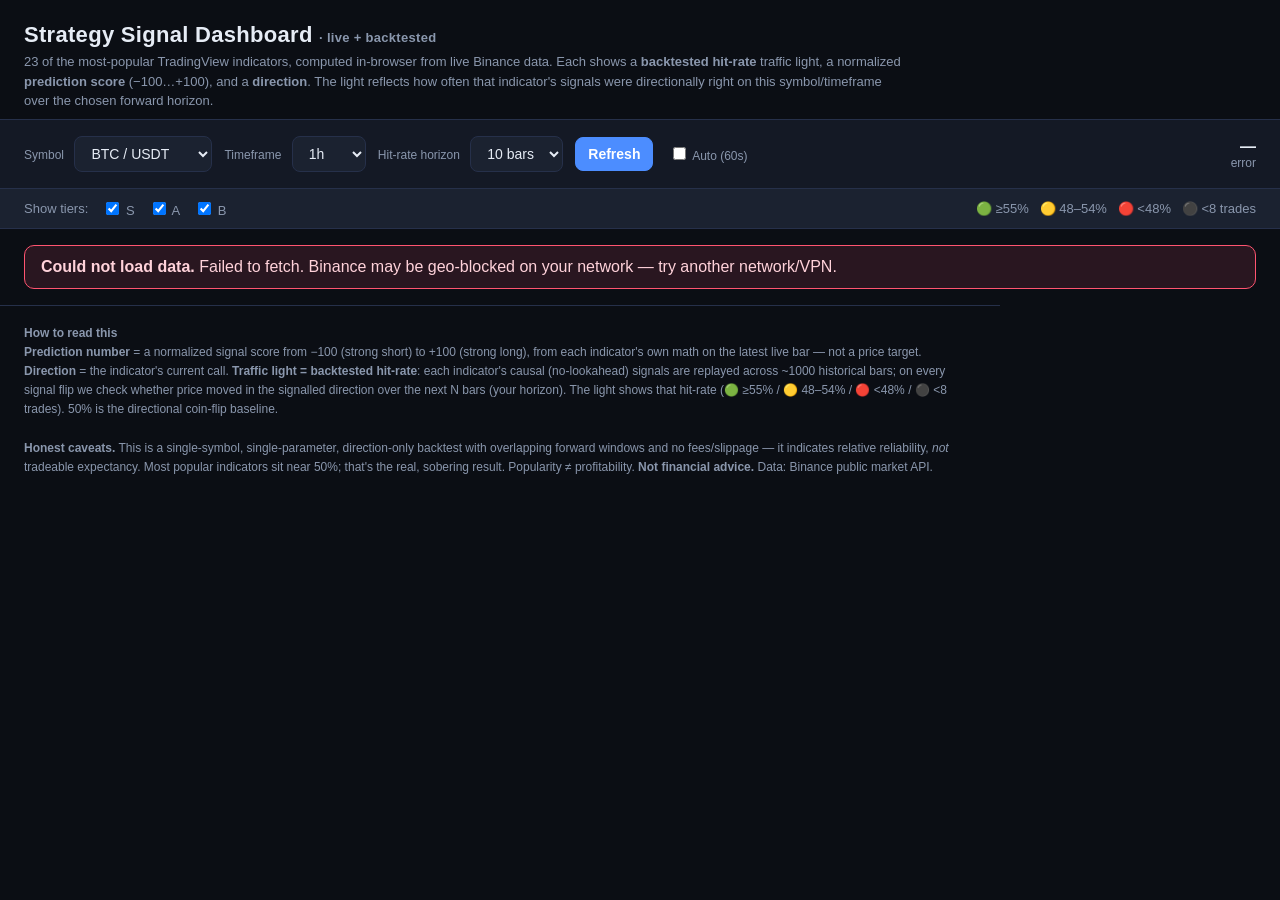
==== index.html @ b62593c0 "Promote dashboard to homepage with backtested confidence + Tier A/B - index.html is now the site hom" ====
<!DOCTYPE html>
<html lang="en">
<head>
<meta charset="UTF-8" />
<meta name="viewport" content="width=device-width, initial-scale=1.0" />
<title>Strategy Signal Dashboard</title>
<style>
  :root{
    --bg:#0b0e14; --panel:#141925; --panel2:#1b2230; --line:#26304a;
    --txt:#e6ecf5; --muted:#8a97ad; --accent:#4c8dff;
    --green:#27d07a; --amber:#ffb02e; --red:#ff5470; --neutral:#6b7793; --grey:#444c5e;
  }
  *{box-sizing:border-box}
  body{margin:0;background:var(--bg);color:var(--txt);
    font-family:-apple-system,BlinkMacSystemFont,"Segoe UI",Roboto,Helvetica,Arial,sans-serif;
    -webkit-font-smoothing:antialiased}
  header{padding:22px 24px 8px;border-bottom:1px solid var(--line)}
  h1{margin:0;font-size:22px;letter-spacing:.3px}
  .sub{color:var(--muted);font-size:13px;margin-top:4px;max-width:880px;line-height:1.5}
  .controls{display:flex;flex-wrap:wrap;gap:12px;align-items:center;padding:16px 24px;
    border-bottom:1px solid var(--line);background:var(--panel)}
  .controls label{font-size:12px;color:var(--muted);margin-right:6px}
  select,button{background:var(--panel2);color:var(--txt);border:1px solid var(--line);
    border-radius:8px;padding:8px 12px;font-size:14px;cursor:pointer}
  button.primary{background:var(--accent);border-color:var(--accent);color:#fff;font-weight:600}
  button:disabled{opacity:.5;cursor:not-allowed}
  .meta{margin-left:auto;text-align:right;font-size:12px;color:var(--muted)}
  .price{font-size:16px;color:var(--txt);font-weight:600}
  .tiers{display:flex;gap:14px;align-items:center;padding:10px 24px;background:var(--panel2);
    border-bottom:1px solid var(--line);font-size:13px;color:var(--muted)}
  .tiers label{cursor:pointer}

  .consensus{display:flex;gap:18px;flex-wrap:wrap;align-items:center;
    padding:14px 24px;background:var(--panel);border-bottom:1px solid var(--line)}
  .cbadge{font-size:13px;color:var(--muted)}
  .cbadge b{font-size:18px;color:var(--txt)}
  .bias{padding:6px 14px;border-radius:20px;font-weight:700;font-size:14px}

  .tierhead{padding:18px 24px 4px;font-size:13px;letter-spacing:1px;color:var(--muted);
    text-transform:uppercase;font-weight:700}
  .grid{display:grid;grid-template-columns:repeat(auto-fill,minmax(320px,1fr));
    gap:14px;padding:6px 24px 8px}
  .card{background:var(--panel);border:1px solid var(--line);border-radius:14px;
    padding:16px;position:relative;overflow:hidden}
  .card::before{content:"";position:absolute;left:0;top:0;bottom:0;width:4px}
  .card.long::before{background:var(--green)}
  .card.short::before{background:var(--red)}
  .card.neutral::before{background:var(--neutral)}
  .card h3{margin:0 0 2px;font-size:15px}
  .card .author{color:var(--muted);font-size:11px;margin-bottom:12px}

  .row{display:flex;align-items:center;justify-content:space-between;margin:8px 0}
  .row .k{color:var(--muted);font-size:11px;text-transform:uppercase;letter-spacing:.5px}

  .light{display:flex;align-items:center;gap:8px}
  .dot{width:15px;height:15px;border-radius:50%}
  .dot.green{background:var(--green);box-shadow:0 0 11px var(--green)}
  .dot.amber{background:var(--amber);box-shadow:0 0 11px var(--amber)}
  .dot.red{background:var(--red);box-shadow:0 0 11px var(--red)}
  .dot.grey{background:var(--grey)}
  .conf-txt{font-size:13px;font-weight:600}

  .pred{font-size:26px;font-weight:800;font-variant-numeric:tabular-nums}
  .pred.pos{color:var(--green)} .pred.neg{color:var(--red)} .pred.zero{color:var(--neutral)}
  .raw{font-size:11px;color:var(--muted)}

  .dir{padding:4px 11px;border-radius:8px;font-weight:700;font-size:13px;letter-spacing:.5px}
  .dir.long{background:rgba(39,208,122,.15);color:var(--green)}
  .dir.short{background:rgba(255,84,112,.15);color:var(--red)}
  .dir.neutral{background:rgba(107,119,147,.15);color:var(--neutral)}

  .note{font-size:11px;color:var(--muted);line-height:1.5;margin-top:10px;
    border-top:1px solid var(--line);padding-top:9px}

  footer{padding:18px 24px 40px;color:var(--muted);font-size:12px;line-height:1.6;
    border-top:1px solid var(--line);max-width:1000px}
  .err{background:rgba(255,84,112,.12);border:1px solid var(--red);color:#ffd2da;
    padding:12px 16px;border-radius:10px;margin:16px 24px}
  a{color:var(--accent)}
  .spin{display:inline-block;width:12px;height:12px;border:2px solid var(--muted);
    border-top-color:transparent;border-radius:50%;animation:s 0.8s linear infinite;vertical-align:middle}
  @keyframes s{to{transform:rotate(360deg)}}
</style>
</head>
<body>
<header>
  <h1>Strategy Signal Dashboard <span style="font-size:13px;color:var(--muted)">· live + backtested</span></h1>
  <div class="sub">23 of the most-popular TradingView indicators, computed in-browser from live Binance data. Each shows a <b>backtested hit-rate</b> traffic light, a normalized <b>prediction score</b> (−100…+100), and a <b>direction</b>. The light reflects how often that indicator's signals were directionally right on this symbol/timeframe over the chosen forward horizon.</div>
</header>

<div class="controls">
  <div><label>Symbol</label>
    <select id="symbol">
      <option value="BTCUSDT">BTC / USDT</option>
      <option value="ETHUSDT">ETH / USDT</option>
      <option value="SOLUSDT">SOL / USDT</option>
      <option value="BNBUSDT">BNB / USDT</option>
      <option value="XRPUSDT">XRP / USDT</option>
      <option value="DOGEUSDT">DOGE / USDT</option>
    </select>
  </div>
  <div><label>Timeframe</label>
    <select id="interval">
      <option value="15m">15m</option>
      <option value="1h" selected>1h</option>
      <option value="4h">4h</option>
      <option value="1d">1D</option>
    </select>
  </div>
  <div><label>Hit-rate horizon</label>
    <select id="horizon">
      <option value="5">5 bars</option>
      <option value="10" selected>10 bars</option>
      <option value="20">20 bars</option>
    </select>
  </div>
  <button class="primary" id="refresh">Refresh</button>
  <label style="margin-left:4px"><input type="checkbox" id="auto" /> Auto (60s)</label>
  <div class="meta">
    <div class="price" id="price">—</div>
    <div id="updated">not loaded</div>
  </div>
</div>

<div class="tiers">
  <span>Show tiers:</span>
  <label><input type="checkbox" class="tierToggle" value="S" checked> S</label>
  <label><input type="checkbox" class="tierToggle" value="A" checked> A</label>
  <label><input type="checkbox" class="tierToggle" value="B" checked> B</label>
  <span style="margin-left:auto">🟢 ≥55% &nbsp; 🟡 48–54% &nbsp; 🔴 &lt;48% &nbsp; ⚫ &lt;8 trades</span>
</div>

<div class="consensus" id="consensus" style="display:none">
  <div class="cbadge">Consensus <span class="bias" id="bias">—</span></div>
  <div class="cbadge"><b id="nLong">0</b> long</div>
  <div class="cbadge"><b id="nShort">0</b> short</div>
  <div class="cbadge"><b id="nNeutral">0</b> neutral</div>
  <div class="cbadge">Avg score <b id="avgScore">0</b></div>
  <div class="cbadge">Avg hit-rate <b id="avgHit">—</b></div>
</div>

<div id="error"></div>
<div id="sections"></div>

<footer>
  <strong>How to read this</strong><br>
  <b>Prediction number</b> = a normalized signal score from −100 (strong short) to +100 (strong long), from each indicator's own math on the latest live bar — not a price target.
  <b>Direction</b> = the indicator's current call.
  <b>Traffic light = backtested hit-rate</b>: each indicator's causal (no-lookahead) signals are replayed across ~1000 historical bars; on every signal flip we check whether price moved in the signalled direction over the next N bars (your horizon). The light shows that hit-rate (🟢 ≥55% / 🟡 48–54% / 🔴 &lt;48% / ⚫ &lt;8 trades). 50% is the directional coin-flip baseline.<br><br>
  <strong>Honest caveats.</strong> This is a single-symbol, single-parameter, direction-only backtest with overlapping forward windows and no fees/slippage — it indicates relative reliability, <em>not</em> tradeable expectancy. Most popular indicators sit near 50%; that's the real, sobering result. Popularity ≠ profitability. <strong>Not financial advice.</strong> Data: Binance public market API.
</footer>

<script>
//==================== CONFIG ====================
const HOSTS = ["https://api.binance.com","https://data-api.binance.vision","https://api.binance.us"];
const LIMIT = 1000;

//==================== SERIES HELPERS ====================
const last = a => a[a.length-1];
function sma(src,len){const o=Array(src.length).fill(null);let s=0,c=0;for(let i=0;i<src.length;i++){const v=src[i];if(v==null){s=0;c=0;o[i]=null;continue;}s+=v;c++;if(c>len){s-=src[i-len];c--;}if(c>=len)o[i]=s/len;}return o;}
function ema(src,len){const o=Array(src.length).fill(null);const k=2/(len+1);let p=null;for(let i=0;i<src.length;i++){const v=src[i];if(v==null)continue;p=(p==null)?v:v*k+p*(1-k);o[i]=p;}return o;}
function rma(src,len){const o=Array(src.length).fill(null);let p=null,n=0,seed=0;for(let i=0;i<src.length;i++){const v=src[i];if(v==null)continue;if(p==null){seed+=v;n++;if(n>=len){p=seed/len;o[i]=p;}}else{p=(p*(len-1)+v)/len;o[i]=p;}}return o;}
function wma(src,len){const o=Array(src.length).fill(null);const den=len*(len+1)/2;for(let i=len-1;i<src.length;i++){let ok=true,s=0;for(let k=0;k<len;k++){const v=src[i-k];if(v==null){ok=false;break;}s+=v*(len-k);}if(ok)o[i]=s/den;}return o;}
function hma(src,len){const half=Math.max(1,Math.floor(len/2)),sq=Math.max(1,Math.round(Math.sqrt(len)));const w1=wma(src,half),w2=wma(src,len);const d=src.map((_,i)=>(w1[i]!=null&&w2[i]!=null)?2*w1[i]-w2[i]:null);return wma(d,sq);}
function stdev(src,len){const o=Array(src.length).fill(null);for(let i=len-1;i<src.length;i++){let ok=true,m=0;for(let j=i-len+1;j<=i;j++){if(src[j]==null){ok=false;break;}m+=src[j];}if(!ok)continue;m/=len;let s=0;for(let j=i-len+1;j<=i;j++){const d=src[j]-m;s+=d*d;}o[i]=Math.sqrt(s/len);}return o;}
function highest(src,len){const o=Array(src.length).fill(null);for(let i=len-1;i<src.length;i++){let m=-Infinity;for(let j=i-len+1;j<=i;j++)m=Math.max(m,src[j]);o[i]=m;}return o;}
function lowest(src,len){const o=Array(src.length).fill(null);for(let i=len-1;i<src.length;i++){let m=Infinity;for(let j=i-len+1;j<=i;j++)m=Math.min(m,src[j]);o[i]=m;}return o;}
function trueRange(h,l,c){const o=Array(c.length).fill(null);for(let i=0;i<c.length;i++){o[i]=i===0?h[i]-l[i]:Math.max(h[i]-l[i],Math.abs(h[i]-c[i-1]),Math.abs(l[i]-c[i-1]));}return o;}
function atr(h,l,c,len){return rma(trueRange(h,l,c),len);}
function rsi(src,len){const n=src.length,g=Array(n).fill(null),l=Array(n).fill(null);for(let i=1;i<n;i++){const ch=src[i]-src[i-1];g[i]=Math.max(ch,0);l[i]=Math.max(-ch,0);}const ag=rma(g,len),al=rma(l,len);return src.map((_,i)=>(ag[i]!=null&&al[i]!=null)?(al[i]===0?100:100-100/(1+ag[i]/al[i])):null);}
function linreg(src,len,offset){offset=offset||0;const o=Array(src.length).fill(null);for(let i=len-1;i<src.length;i++){let ok=true;for(let k=0;k<len;k++){if(src[i-len+1+k]==null){ok=false;break;}}if(!ok)continue;let sx=0,sy=0,sxy=0,sx2=0;for(let k=0;k<len;k++){const x=k,y=src[i-len+1+k];sx+=x;sy+=y;sxy+=x*y;sx2+=x*x;}const n=len,slope=(n*sxy-sx*sy)/(n*sx2-sx*sx),icpt=(sy-slope*sx)/n;o[i]=icpt+slope*(len-1-offset);}return o;}
const clamp=(v,a,b)=>Math.max(a,Math.min(b,v));
const sgn=x=>x>0?1:x<0?-1:0;
const hlc3=(H,L,C)=>C.map((c,i)=>(H[i]+L[i]+C[i])/3);
function dirOf(score){return score>8?"LONG":score<-8?"SHORT":"NEUTRAL";}

//==================== BACKTEST ====================
// signals: array of -1/0/1 (causal). Evaluate on flip entries over horizon H.
function backtest(signals,C,H){
  let n=0,hit=0,prev=0;
  for(let i=0;i<C.length-H;i++){
    const s=signals[i]; if(!s) continue;
    if(s!==prev){ prev=s; const fwd=sgn(C[i+H]-C[i]); if(fwd!==0){ n++; if(fwd===s) hit++; } }
  }
  return {n, hitRate: n? hit/n : null};
}
function lightFromBT(bt){
  if(!bt.n || bt.n<8) return {cls:"grey", txt:(bt.n||0)+" trades"};
  const hr=bt.hitRate*100;
  const cls = hr>=55?"green":hr>=48?"amber":"red";
  return {cls, txt:hr.toFixed(0)+"% · n="+bt.n};
}

//==================== INDICATORS ====================
// Each returns {name,author,tier,score(-100..100),raw,signals[]}. signals causal.
function mk(name,author,tier,score,raw,signals){return {name,author,tier,score:Math.round(clamp(score,-100,100)),raw,signals};}

// ---- S TIER ----
function iSMC(O,H,L,C){
  const lr=5,n=C.length,sig=Array(n).fill(0);let lh=null,ll=null,bias=0;
  for(let i=0;i<n;i++){const p=i-lr;if(p>=lr){let ph=true,pl=true;for(let j=p-lr;j<=p+lr;j++){if(H[j]>H[p])ph=false;if(L[j]<L[p])pl=false;}if(ph)lh=H[p];if(pl)ll=L[p];}
    if(lh!=null&&C[i]>lh)bias=1;else if(ll!=null&&C[i]<ll)bias=-1;sig[i]=bias;}
  const c=last(C),mid=(lh!=null&&ll!=null)?(lh+ll)/2:c,rng=(lh!=null&&ll!=null)?(lh-ll||1e-9):1e-9;
  const pen=clamp(Math.abs(c-mid)/rng,0,1);
  return mk("Smart Money Concepts","LuxAlgo","S",bias*(40+pen*60),
    "BOS "+(bias>0?"bull":bias<0?"bear":"–")+(lh!=null?" · "+ll.toFixed(0)+"–"+lh.toFixed(0):""),sig);
}
function iSqueeze(O,H,L,C){
  const len=20,basis=sma(C,len),hh=highest(H,len),ll=lowest(L,len);
  const src=C.map((c,i)=>(hh[i]!=null&&basis[i]!=null)?c-(((hh[i]+ll[i])/2+basis[i])/2):null);
  const val=linreg(src,len,0);const sig=val.map(v=>v==null?0:sgn(v));
  const recent=val.slice(-80).filter(x=>x!=null).map(Math.abs),mx=Math.max(...recent,1e-9);
  const v=last(val);
  return mk("Squeeze Momentum","LazyBear","S",clamp((v/mx),-1,1)*100,"mom "+v.toFixed(2),sig);
}
function waveTrend(H,L,C,n1,n2){
  const ap=hlc3(H,L,C),esa=ema(ap,n1);
  const d=ema(ap.map((v,i)=>esa[i]!=null?Math.abs(v-esa[i]):null),n1);
  const ci=ap.map((v,i)=>(esa[i]!=null&&d[i])?(v-esa[i])/(0.015*d[i]):null);
  const wt1=ema(ci,n2),wt2=sma(wt1,4);return {wt1,wt2};
}
function iWaveTrend(O,H,L,C){
  const {wt1,wt2}=waveTrend(H,L,C,10,21);
  const sig=wt1.map((a,i)=>(a!=null&&wt2[i]!=null)?sgn(a-wt2[i]):0);
  const a=last(wt1),b=last(wt2),diff=a-b;
  return mk("WaveTrend Oscillator","LazyBear","S",clamp(diff*6+a*0.3,-100,100),
    "wt1 "+a.toFixed(1)+" / wt2 "+b.toFixed(1),sig);
}
function atrTrail(O,H,L,C,key,len){
  const a=atr(H,L,C,len),n=C.length,stop=Array(n).fill(null),sig=Array(n).fill(0);
  for(let i=0;i<n;i++){if(a[i]==null)continue;const nl=key*a[i],ps=stop[i-1];
    if(ps==null){stop[i]=C[i]-nl;}
    else if(C[i]>ps&&C[i-1]>ps)stop[i]=Math.max(ps,C[i]-nl);
    else if(C[i]<ps&&C[i-1]<ps)stop[i]=Math.min(ps,C[i]+nl);
    else stop[i]=C[i]>ps?C[i]-nl:C[i]+nl;
    sig[i]=C[i]>stop[i]?1:-1;}
  return {stop,sig,a};
}
function iUTBot(O,H,L,C){
  const {stop,sig,a}=atrTrail(O,H,L,C,1,10);const c=last(C),s=last(stop);
  const dist=clamp(Math.abs(c-s)/(last(a)*2),0,1);
  return mk("UT Bot Alerts","QuantNomad / Yo_adriiiiaan","S",sgn(c-s)*(40+dist*60),"stop "+s.toFixed(2),sig);
}
function iCipherB(O,H,L,C){
  const {wt1,wt2}=waveTrend(H,L,C,9,12);
  const mfRaw=C.map((c,i)=>{const rng=H[i]-L[i];return rng?((C[i]-(i>0?C[i-1]:C[i]))/rng):0;});
  const mf=sma(mfRaw,9);
  const sig=wt1.map((a,i)=>(a!=null&&wt2[i]!=null)?sgn(a-wt2[i]):0);
  const a=last(wt1),b=last(wt2),m=last(mf),diff=a-b;
  return mk("VuManChu Cipher B","VuManChu","S",clamp(diff*6+m*30,-100,100),
    "wt "+a.toFixed(1)+" · mf "+(m*100).toFixed(1),sig);
}
function iMACD(O,H,L,C){
  const e12=ema(C,12),e26=ema(C,26);
  const macd=e12.map((v,i)=>(v!=null&&e26[i]!=null)?v-e26[i]:null);
  const sigl=ema(macd,9),hist=macd.map((v,i)=>(v!=null&&sigl[i]!=null)?v-sigl[i]:null);
  const sig=hist.map(v=>v==null?0:sgn(v));
  const h=last(hist),hs=last(stdev(hist.filter(x=>x!=null),50))||Math.abs(h)||1e-9;
  return mk("MACD Custom (MTF)","Community","S",clamp(h/(hs*2)*100,-100,100),
    "hist "+h.toFixed(2)+" · macd "+last(macd).toFixed(2),sig);
}

// ---- A TIER ----
function iHull(O,H,L,C){
  const h=hma(C,55),sig=h.map((v,i)=>(v!=null&&i>=2&&h[i-2]!=null)?sgn(v-h[i-2]):0);
  const v=last(h),v2=h[h.length-3];const a0=last(atr(H,L,C,14))||1e-9;
  return mk("Hull Suite","InSilico","A",clamp((v-v2)/a0*60,-100,100),"hma "+v.toFixed(2),sig);
}
function iSSL(O,H,L,C){
  const len=10,sh=sma(H,len),sl=sma(L,len),n=C.length,sig=Array(n).fill(0);let hlv=0;
  for(let i=0;i<n;i++){if(sh[i]==null){continue;}if(C[i]>sh[i])hlv=1;else if(C[i]<sl[i])hlv=-1;sig[i]=hlv;}
  return mk("SSL Channel","ErwinBeckers / Mihkel00","A",last(sig)*70,
    "smaH "+last(sh).toFixed(2)+" / smaL "+last(sl).toFixed(2),sig);
}
function iQQE(O,H,L,C){
  const rp=6,sf=5,W=rp*2-1,F=4.236;
  const r=rsi(C,rp),rm=ema(r,sf),n=C.length;
  const atrr=rm.map((v,i)=>(v!=null&&rm[i-1]!=null)?Math.abs(v-rm[i-1]):null);
  const maAtr=ema(atrr,W),dar=ema(maAtr,W).map(v=>v==null?null:v*F);
  const lb=Array(n).fill(null),sb=Array(n).fill(null),sig=Array(n).fill(0);let tr=0;
  for(let i=0;i<n;i++){if(rm[i]==null||dar[i]==null){continue;}
    const nl=rm[i]-dar[i],ns=rm[i]+dar[i];
    lb[i]=(lb[i-1]!=null&&rm[i-1]>lb[i-1]&&rm[i]>lb[i-1])?Math.max(lb[i-1],nl):nl;
    sb[i]=(sb[i-1]!=null&&rm[i-1]<sb[i-1]&&rm[i]<sb[i-1])?Math.min(sb[i-1],ns):ns;
    if(rm[i]>(sb[i-1]!=null?sb[i-1]:ns))tr=1;else if(rm[i]<(lb[i-1]!=null?lb[i-1]:nl))tr=-1;
    sig[i]=tr;}
  return mk("QQE MOD","Mihkel00","A",last(sig)*clamp(Math.abs(last(rm)-50)*3,30,95),
    "rsiMa "+last(rm).toFixed(1),sig);
}
function iRangeFilter(O,H,L,C){
  const per=50,mult=3,n=C.length;
  const dc=C.map((c,i)=>i>0?Math.abs(c-C[i-1]):0);
  const avrng=ema(dc,per),smooth=ema(avrng,per*2-1).map(v=>v==null?null:v*mult);
  const filt=Array(n).fill(null),sig=Array(n).fill(0);
  for(let i=0;i<n;i++){if(smooth[i]==null){continue;}const pf=filt[i-1];
    if(pf==null){filt[i]=C[i];continue;}
    if(C[i]>pf)filt[i]=Math.max(pf,C[i]-smooth[i]);
    else filt[i]=Math.min(pf,C[i]+smooth[i]);
    sig[i]=filt[i]>filt[i-1]?1:filt[i]<filt[i-1]?-1:sig[i-1]||0;}
  return mk("Range Filter","DonovanWall","A",last(sig)*65,"filt "+last(filt).toFixed(2),sig);
}
function iChandelier(O,H,L,C){
  const len=22,m=3,a=atr(H,L,C,len),hh=highest(H,len),ll=lowest(L,len),n=C.length;
  const ls=Array(n).fill(null),ss=Array(n).fill(null),sig=Array(n).fill(0);let dir=1;
  for(let i=0;i<n;i++){if(a[i]==null){continue;}
    let l=hh[i]-a[i]*m,s=ll[i]+a[i]*m;
    ls[i]=(ls[i-1]!=null&&C[i-1]>ls[i-1])?Math.max(l,ls[i-1]):l;
    ss[i]=(ss[i-1]!=null&&C[i-1]<ss[i-1])?Math.min(s,ss[i-1]):s;
    if(C[i]>ss[i-1])dir=1;else if(C[i]<ls[i-1])dir=-1;sig[i]=dir;}
  return mk("Chandelier Exit","everget","A",last(sig)*70,"long "+last(ls).toFixed(2),sig);
}
function iVixFix(O,H,L,C){
  const pd=22,hc=highest(C,pd),n=C.length;
  const wvf=C.map((c,i)=>hc[i]!=null?(hc[i]-L[i])/hc[i]*100:null);
  const rh=highest(wvf.map(v=>v==null?-Infinity:v),50);
  const sig=wvf.map((v,i)=>(v!=null&&rh[i]>-Infinity&&v>=rh[i]*0.85)?1:0); // fear spike -> reversal up bias
  const v=last(wvf);
  return mk("CM Williams Vix Fix","ChrisMoody","A",last(sig)?clamp(v*4,0,95):0,"wvf "+v.toFixed(2),sig);
}
function iNadaraya(O,H,L,C){
  const L0=50,h=8,n=C.length,nw=Array(n).fill(null);
  for(let i=L0-1;i<n;i++){let num=0,den=0;for(let k=0;k<L0;k++){const w=Math.exp(-(k*k)/(2*h*h));num+=w*C[i-k];den+=w;}nw[i]=num/den;}
  const sig=nw.map((v,i)=>(v!=null&&nw[i-1]!=null)?sgn(v-nw[i-1]):0);
  const a0=last(atr(H,L,C,14))||1e-9;
  return mk("Nadaraya-Watson Envelope","LuxAlgo","A",clamp((last(nw)-nw[n-2])/a0*80,-100,100),
    "nw "+last(nw).toFixed(2),sig);
}
function iADX(O,H,L,C){
  const len=14,n=C.length,pdm=Array(n).fill(0),ndm=Array(n).fill(0);
  for(let i=1;i<n;i++){const up=H[i]-H[i-1],dn=L[i-1]-L[i];pdm[i]=(up>dn&&up>0)?up:0;ndm[i]=(dn>up&&dn>0)?dn:0;}
  const tr=trueRange(H,L,C),atr14=rma(tr,len),pdi=rma(pdm,len),ndi=rma(ndm,len);
  const pDI=pdi.map((v,i)=>(v!=null&&atr14[i])?100*v/atr14[i]:null);
  const nDI=ndi.map((v,i)=>(v!=null&&atr14[i])?100*v/atr14[i]:null);
  const dx=pDI.map((v,i)=>(v!=null&&nDI[i]!=null&&(v+nDI[i]))?100*Math.abs(v-nDI[i])/(v+nDI[i]):null);
  const adx=rma(dx,len);
  const sig=pDI.map((v,i)=>(v!=null&&nDI[i]!=null)?sgn(v-nDI[i]):0);
  const str=clamp((last(adx)||0)/40,0,1);
  return mk("ADX / DMI","Wilder","A",last(sig)*(40+str*55),
    "+DI "+last(pDI).toFixed(0)+" −DI "+last(nDI).toFixed(0)+" ADX "+(last(adx)||0).toFixed(0),sig);
}
function iBBpct(O,H,L,C){
  const len=20,basis=sma(C,len),dev=stdev(C,len);
  const up=basis.map((b,i)=>b!=null?b+2*dev[i]:null),lo=basis.map((b,i)=>b!=null?b-2*dev[i]:null);
  const pb=C.map((c,i)=>(up[i]!=null&&up[i]-lo[i])?(c-lo[i])/(up[i]-lo[i]):null);
  const sig=pb.map(v=>v==null?0:sgn(v-0.5));
  const v=last(pb);
  return mk("Bollinger %B","John Bollinger","A",clamp((v-0.5)*200,-100,100),"%b "+v.toFixed(2),sig);
}

// ---- B TIER ----
function iFisher(O,H,L,C){
  const per=9,m=hlc3(H,L,C).map((_,i)=>(H[i]+L[i])/2),n=C.length;
  const mn=lowest(m,per),mx=highest(m,per);
  const val=Array(n).fill(null),fish=Array(n).fill(null);let pv=0,pf=0;
  for(let i=0;i<n;i++){if(mn[i]==null){continue;}const rng=(mx[i]-mn[i])||1e-9;
    let v=0.66*((m[i]-mn[i])/rng-0.5)+0.67*pv;v=clamp(v,-0.999,0.999);val[i]=v;
    const f=0.5*Math.log((1+v)/(1-v))+0.5*pf;fish[i]=f;pv=v;pf=f;}
  const sig=fish.map((v,i)=>(v!=null&&fish[i-1]!=null)?sgn(v-fish[i-1]):0);
  return mk("Fisher Transform","Ehlers","B",clamp(last(fish)*30,-100,100),"fish "+last(fish).toFixed(2),sig);
}
function iSTC(O,H,L,C){
  const fast=23,slow=50,cyc=10,n=C.length;
  const macd=ema(C,fast).map((v,i)=>{const s=ema(C,slow)[i];return(v!=null&&s!=null)?v-s:null;});
  function stoch(src){const ll=lowest(src,cyc),hh=highest(src,cyc);return src.map((v,i)=>(v!=null&&ll[i]!=null&&(hh[i]-ll[i]))?(v-ll[i])/(hh[i]-ll[i])*100:null);}
  const k1=stoch(macd),d1=ema(k1,3),k2=stoch(d1),stc=ema(k2,3);
  const sig=stc.map((v,i)=>(v!=null&&stc[i-1]!=null)?sgn(v-stc[i-1]):0);
  const v=last(stc)||50;
  return mk("Schaff Trend Cycle","Schaff","B",clamp((v-50)*2,-100,100),"stc "+v.toFixed(1),sig);
}
function iCoral(O,H,L,C){
  const len=21,cd=0.4,n=C.length;
  const di=(len-1)/2+1,c1=2/(di+1),c2=1-c1;
  const c3=3*(cd*cd+cd*cd*cd),c4=-3*(2*cd*cd+cd+cd*cd*cd),c5=3*cd+1+cd*cd*cd+3*cd*cd;
  let i1=0,i2=0,i3=0,i4=0,i5=0,i6=0;const bfr=Array(n).fill(null);
  for(let i=0;i<n;i++){i1=c1*C[i]+c2*i1;i2=c1*i1+c2*i2;i3=c1*i2+c2*i3;i4=c1*i3+c2*i4;i5=c1*i4+c2*i5;i6=c1*i5+c2*i6;
    bfr[i]=-cd*cd*cd*i6+c3*i5+c4*i4+c5*i3;}
  const sig=bfr.map((v,i)=>(i>30&&v!=null&&bfr[i-1]!=null)?sgn(v-bfr[i-1]):0);
  const a0=last(atr(H,L,C,14))||1e-9;
  return mk("Coral Trend","LazyBear","B",clamp((last(bfr)-bfr[n-2])/a0*70,-100,100),"coral "+last(bfr).toFixed(2),sig);
}
function iVWAP(O,H,L,C,V){
  const len=100,tp=hlc3(H,L,C),n=C.length,vwap=Array(n).fill(null);
  for(let i=len-1;i<n;i++){let pv=0,vv=0;for(let k=0;k<len;k++){pv+=tp[i-k]*V[i-k];vv+=V[i-k];}vwap[i]=vv?pv/vv:null;}
  const sig=vwap.map((v,i)=>v!=null?sgn(C[i]-v):0);
  const a0=last(atr(H,L,C,14))||1e-9;
  return mk("VWAP Bands (rolling)","Community","B",clamp((last(C)-last(vwap))/a0*40,-100,100),
    "vwap "+last(vwap).toFixed(2),sig);
}
function iIchimoku(O,H,L,C){
  const tk=highest(H,9).map((h,i)=>h!=null?(h+lowest(L,9)[i])/2:null);
  const kj=highest(H,26).map((h,i)=>h!=null?(h+lowest(L,26)[i])/2:null);
  const sa=tk.map((t,i)=>(t!=null&&kj[i]!=null)?(t+kj[i])/2:null);
  const sb=highest(H,52).map((h,i)=>h!=null?(h+lowest(L,52)[i])/2:null);
  const sig=C.map((c,i)=>{if(sa[i]==null||sb[i]==null||tk[i]==null||kj[i]==null)return 0;
    const top=Math.max(sa[i],sb[i]),bot=Math.min(sa[i],sb[i]);
    if(c>top&&tk[i]>kj[i])return 1;if(c<bot&&tk[i]<kj[i])return -1;return sgn(tk[i]-kj[i]);});
  return mk("Ichimoku Cloud","Hosoda","B",last(sig)*clamp(Math.abs(last(tk)-last(kj))/(last(C)*0.01),30,90),
    "tenkan "+last(tk).toFixed(0)+" kijun "+last(kj).toFixed(0),sig);
}
function iRSI(O,H,L,C){
  const r=rsi(C,14),sig=r.map(v=>v==null?0:sgn(v-50));const v=last(r);
  return mk("RSI (14)","Wilder","B",clamp((v-50)*3,-100,100),"rsi "+v.toFixed(1),sig);
}

const INDICATORS=[iSMC,iSqueeze,iSupertrend_wrap,iWaveTrend,iUTBot,iCipherB,iMACD,
  iHull,iSSL,iQQE,iRangeFilter,iChandelier,iVixFix,iNadaraya,iADX,iBBpct,
  iFisher,iSTC,iCoral,iVWAP,iIchimoku,iRSI];
// Supertrend wrapper (uses atrTrail-like dedicated math)
function iSupertrend_wrap(O,H,L,C){
  const len=10,mult=3,a=atr(H,L,C,len),n=C.length;
  const up=Array(n).fill(null),dn=Array(n).fill(null),tr=Array(n).fill(1),st=Array(n).fill(null),sig=Array(n).fill(0);
  for(let i=0;i<n;i++){if(a[i]==null)continue;const hl2=(H[i]+L[i])/2;let bu=hl2+mult*a[i],bl=hl2-mult*a[i];
    up[i]=(up[i-1]!=null&&C[i-1]<=up[i-1])?Math.min(bu,up[i-1]):bu;
    dn[i]=(dn[i-1]!=null&&C[i-1]>=dn[i-1])?Math.max(bl,dn[i-1]):bl;
    let t=tr[i-1]||1;if(t===-1&&C[i]>up[i-1])t=1;else if(t===1&&C[i]<dn[i-1])t=-1;tr[i]=t;
    st[i]=t===1?dn[i]:up[i];sig[i]=t;}
  const c=last(C),stv=last(st),a0=last(a);const dist=clamp(Math.abs(c-stv)/(a0*3),0,1);
  return mk("Supertrend","KivancOzbilgic","S",last(tr)*(40+dist*60),"line "+stv.toFixed(2),sig);
}

//==================== DATA ====================
async function fetchKlines(symbol,interval){
  let lastErr;
  for(const host of HOSTS){
    try{const r=await fetch(`${host}/api/v3/klines?symbol=${symbol}&interval=${interval}&limit=${LIMIT}`,{cache:"no-store"});
      if(!r.ok)throw new Error(host+" HTTP "+r.status);const j=await r.json();
      if(!Array.isArray(j)||!j.length)throw new Error("empty");return j;
    }catch(e){lastErr=e;}}
  throw lastErr||new Error("all hosts failed");
}

//==================== RENDER ====================
function card(r,H){
  const bt=backtest(r.signals,r._C,H),lt=lightFromBT(bt);
  r._bt=bt;
  const dir=dirOf(r.score),dlc=dir.toLowerCase();
  const pc=r.score>8?"pos":r.score<-8?"neg":"zero";
  const arrow=dir==="LONG"?"▲":dir==="SHORT"?"▼":"■";const sign=r.score>0?"+":"";
  return `<div class="card ${dlc}">
    <h3>${r.name}</h3><div class="author">by ${r.author}</div>
    <div class="row"><span class="k">Hit-rate</span>
      <span class="light"><span class="dot ${lt.cls}"></span><span class="conf-txt">${lt.txt}</span></span></div>
    <div class="row"><span class="k">Prediction</span><span class="pred ${pc}">${sign}${r.score}</span></div>
    <div class="row"><span class="raw">${r.raw}</span><span class="dir ${dlc}">${arrow} ${dir}</span></div>
  </div>`;
}

function activeTiers(){return [...document.querySelectorAll(".tierToggle:checked")].map(c=>c.value);}

let LASTRESULTS=null,LASTC=null;
function renderAll(){
  if(!LASTRESULTS)return;
  const H=+document.getElementById("horizon").value;
  const tiers=activeTiers();const cont=document.getElementById("sections");cont.innerHTML="";
  const names={S:"Tier S — the icons",A:"Tier A — heavy hitters",B:"Tier B — widely-used standards"};
  let nL=0,nS=0,nN=0,sum=0,hitSum=0,hitN=0;
  ["S","A","B"].forEach(t=>{
    if(!tiers.includes(t))return;
    const group=LASTRESULTS.filter(r=>r.tier===t);if(!group.length)return;
    const cards=group.map(r=>card(r,H)).join("");
    cont.insertAdjacentHTML("beforeend",`<div class="tierhead">${names[t]}</div><div class="grid">${cards}</div>`);
  });
  LASTRESULTS.filter(r=>tiers.includes(r.tier)).forEach(r=>{
    const d=dirOf(r.score);if(d==="LONG")nL++;else if(d==="SHORT")nS++;else nN++;sum+=r.score;
    if(r._bt&&r._bt.n>=8){hitSum+=r._bt.hitRate;hitN++;}});
  const tot=nL+nS+nN||1,avg=Math.round(sum/tot);
  document.getElementById("consensus").style.display="flex";
  document.getElementById("nLong").textContent=nL;document.getElementById("nShort").textContent=nS;
  document.getElementById("nNeutral").textContent=nN;document.getElementById("avgScore").textContent=(avg>0?"+":"")+avg;
  document.getElementById("avgHit").textContent=hitN?(hitSum/hitN*100).toFixed(0)+"%":"—";
  const bias=document.getElementById("bias");
  if(avg>8){bias.textContent="BULLISH";bias.style.background="rgba(39,208,122,.2)";bias.style.color="var(--green)";}
  else if(avg<-8){bias.textContent="BEARISH";bias.style.background="rgba(255,84,112,.2)";bias.style.color="var(--red)";}
  else{bias.textContent="MIXED";bias.style.background="rgba(107,119,147,.2)";bias.style.color="var(--neutral)";}
}

async function run(){
  const sym=document.getElementById("symbol").value,iv=document.getElementById("interval").value;
  const btn=document.getElementById("refresh"),err=document.getElementById("error");
  err.innerHTML="";btn.disabled=true;document.getElementById("updated").innerHTML='<span class="spin"></span> loading…';
  try{
    const k=await fetchKlines(sym,iv);
    const O=k.map(r=>+r[1]),H=k.map(r=>+r[2]),L=k.map(r=>+r[3]),C=k.map(r=>+r[4]),V=k.map(r=>+r[5]);
    LASTRESULTS=INDICATORS.map(fn=>{const r=fn(O,H,L,C,V);r._C=C;return r;});
    renderAll();
    document.getElementById("price").textContent=sym.replace("USDT","")+" $"+last(C).toLocaleString();
    document.getElementById("updated").textContent="updated "+new Date().toLocaleTimeString()+" · "+k.length+" bars";
  }catch(e){
    err.innerHTML='<div class="err"><b>Could not load data.</b> '+e.message+
      '. Binance may be geo-blocked on your network — try another network/VPN.</div>';
    document.getElementById("updated").textContent="error";
  }finally{btn.disabled=false;}
}

let timer=null;
document.getElementById("refresh").onclick=run;
document.getElementById("symbol").onchange=run;
document.getElementById("interval").onchange=run;
document.getElementById("horizon").onchange=renderAll;
document.querySelectorAll(".tierToggle").forEach(c=>c.onchange=renderAll);
document.getElementById("auto").onchange=e=>{if(e.target.checked)timer=setInterval(run,60000);else clearInterval(timer);};
run();
</script>
</body>
</html>
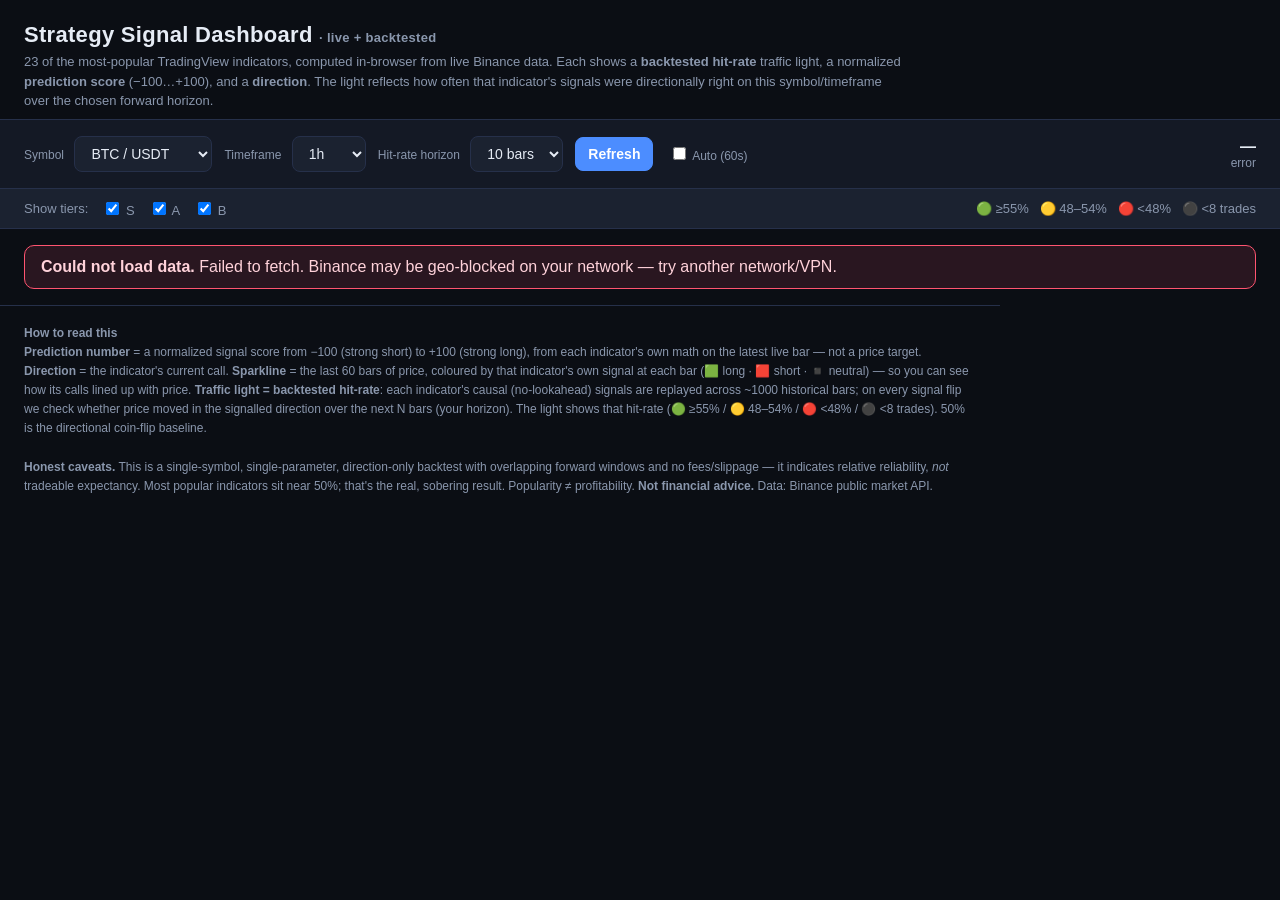
==== commit 69727db1: "Add per-card sparklines coloured by each indicator's signal Each indicator card now shows a 60-bar p" ====
--- a/index.html
+++ b/index.html
@@ -29,6 +29,34 @@
   .tiers{display:flex;gap:14px;align-items:center;padding:10px 24px;background:var(--panel2);
     border-bottom:1px solid var(--line);font-size:13px;color:var(--muted)}
   .tiers label{cursor:pointer}
+
+  .forecast{margin:16px 24px;padding:16px 20px;border-radius:14px;border:1px solid var(--line);
+    background:var(--panel);display:flex;flex-direction:column;gap:12px}
+  .forecast.long{border-color:rgba(39,208,122,.5);box-shadow:0 0 24px rgba(39,208,122,.12) inset}
+  .forecast.short{border-color:rgba(255,84,112,.5);box-shadow:0 0 24px rgba(255,84,112,.12) inset}
+  .forecast.none{border-color:var(--line)}
+  .fclabel{font-size:11px;letter-spacing:1px;text-transform:uppercase;color:var(--muted);font-weight:700}
+  .fcdir{font-size:34px;font-weight:800;font-variant-numeric:tabular-nums;line-height:1}
+  .fcdir.long{color:var(--green)} .fcdir.short{color:var(--red)} .fcdir.neutral{color:var(--neutral)}
+  .fcsub{font-size:12px;color:var(--muted);line-height:1.5;max-width:820px}
+  .fcbar{position:relative;height:12px;border-radius:8px;overflow:hidden;
+    background:linear-gradient(90deg,rgba(255,84,112,.35),rgba(107,119,147,.25) 50%,rgba(39,208,122,.35))}
+  .fcmark{position:absolute;top:-3px;width:3px;height:18px;background:var(--txt);border-radius:2px}
+  .fcends{display:flex;justify-content:space-between;font-size:10px;color:var(--muted);margin-top:2px}
+  .fcrow{display:flex;align-items:baseline;gap:18px;flex-wrap:wrap}
+  .fcproj{font-size:13px;color:var(--muted)} .fcproj b.pos{color:var(--green)} .fcproj b.neg{color:var(--red)}
+  .fcchartlabel{font-size:10px;color:var(--muted);margin-top:6px}
+  .pos{color:var(--green)} .neg{color:var(--red)}
+  .oracle{font-size:12px;color:#b48bff;font-weight:600}
+  .sparkwrap{margin-top:11px;border-top:1px solid var(--line);padding-top:11px}
+  .spark{width:100%;height:40px;display:block}
+
+  .diag{margin:0 24px 4px;display:grid;grid-template-columns:repeat(auto-fit,minmax(260px,1fr));gap:14px}
+  .dbox{background:var(--panel);border:1px solid var(--line);border-radius:12px;padding:14px 16px}
+  .dlabel{font-size:11px;letter-spacing:.5px;text-transform:uppercase;color:var(--muted);font-weight:700}
+  .dval{font-size:24px;font-weight:800;margin:6px 0 4px}
+  .dsub{font-size:11px;color:var(--muted);line-height:1.5}
+  .dmuted{color:var(--muted);font-weight:400;font-size:11px}
 
   .consensus{display:flex;gap:18px;flex-wrap:wrap;align-items:center;
     padding:14px 24px;background:var(--panel);border-bottom:1px solid var(--line)}
@@ -130,6 +158,10 @@
   <span style="margin-left:auto">🟢 ≥55% &nbsp; 🟡 48–54% &nbsp; 🔴 &lt;48% &nbsp; ⚫ &lt;8 trades</span>
 </div>
 
+<div class="forecast none" id="forecast" style="display:none"></div>
+
+<div class="diag" id="diag" style="display:none"></div>
+
 <div class="consensus" id="consensus" style="display:none">
   <div class="cbadge">Consensus <span class="bias" id="bias">—</span></div>
   <div class="cbadge"><b id="nLong">0</b> long</div>
@@ -146,6 +178,7 @@
   <strong>How to read this</strong><br>
   <b>Prediction number</b> = a normalized signal score from −100 (strong short) to +100 (strong long), from each indicator's own math on the latest live bar — not a price target.
   <b>Direction</b> = the indicator's current call.
+  <b>Sparkline</b> = the last 60 bars of price, coloured by that indicator's own signal at each bar (🟩 long · 🟥 short · ◾ neutral) — so you can see how its calls lined up with price.
   <b>Traffic light = backtested hit-rate</b>: each indicator's causal (no-lookahead) signals are replayed across ~1000 historical bars; on every signal flip we check whether price moved in the signalled direction over the next N bars (your horizon). The light shows that hit-rate (🟢 ≥55% / 🟡 48–54% / 🔴 &lt;48% / ⚫ &lt;8 trades). 50% is the directional coin-flip baseline.<br><br>
   <strong>Honest caveats.</strong> This is a single-symbol, single-parameter, direction-only backtest with overlapping forward windows and no fees/slippage — it indicates relative reliability, <em>not</em> tradeable expectancy. Most popular indicators sit near 50%; that's the real, sobering result. Popularity ≠ profitability. <strong>Not financial advice.</strong> Data: Binance public market API.
 </footer>
@@ -193,7 +226,21 @@
 
 //==================== INDICATORS ====================
 // Each returns {name,author,tier,score(-100..100),raw,signals[]}. signals causal.
-function mk(name,author,tier,score,raw,signals){return {name,author,tier,score:Math.round(clamp(score,-100,100)),raw,signals};}
+function mk(name,author,tier,score,raw,signals){
+  const sc=Number.isFinite(score)?Math.round(clamp(score,-100,100)):0;
+  return {name,author,tier,score:sc,raw,signals};}
+// Static metadata so a thrown indicator can still render a graceful placeholder card.
+const META=[["Smart Money Concepts","LuxAlgo","S"],["Squeeze Momentum","LazyBear","S"],
+["Supertrend","KivancOzbilgic","S"],["WaveTrend Oscillator","LazyBear","S"],
+["UT Bot Alerts","QuantNomad / Yo_adriiiiaan","S"],["VuManChu Cipher B","VuManChu","S"],
+["MACD Custom (MTF)","Community","S"],["Hull Suite","InSilico","A"],
+["SSL Channel","ErwinBeckers / Mihkel00","A"],["QQE MOD","Mihkel00","A"],
+["Range Filter","DonovanWall","A"],["Chandelier Exit","everget","A"],
+["CM Williams Vix Fix","ChrisMoody","A"],["Nadaraya-Watson Envelope","LuxAlgo","A"],
+["ADX / DMI","Wilder","A"],["Bollinger %B","John Bollinger","A"],
+["Fisher Transform","Ehlers","B"],["Schaff Trend Cycle","Schaff","B"],
+["Coral Trend","LazyBear","B"],["VWAP Bands (rolling)","Community","B"],
+["Ichimoku Cloud","Hosoda","B"],["RSI (14)","Wilder","B"]];
 
 // ---- S TIER ----
 function iSMC(O,H,L,C){
@@ -344,7 +391,8 @@
   const pb=C.map((c,i)=>(up[i]!=null&&up[i]-lo[i])?(c-lo[i])/(up[i]-lo[i]):null);
   const sig=pb.map(v=>v==null?0:sgn(v-0.5));
   const v=last(pb);
-  return mk("Bollinger %B","John Bollinger","A",clamp((v-0.5)*200,-100,100),"%b "+v.toFixed(2),sig);
+  return mk("Bollinger %B","John Bollinger","A",v==null?0:clamp((v-0.5)*200,-100,100),
+    "%b "+(v==null?"—":v.toFixed(2)),sig);
 }
 
 // ---- B TIER ----
@@ -436,21 +484,179 @@
   const dir=dirOf(r.score),dlc=dir.toLowerCase();
   const pc=r.score>8?"pos":r.score<-8?"neg":"zero";
   const arrow=dir==="LONG"?"▲":dir==="SHORT"?"▼":"■";const sign=r.score>0?"+":"";
+  let oracle="";
+  if(bt.n>=8){const cei=Math.max(bt.hitRate,1-bt.hitRate)*100,tag=bt.hitRate>=0.5?"follow":"fade";
+    oracle=`<div class="row"><span class="k" title="Best achievable only with hindsight — unattainable live">Oracle ceiling</span><span class="oracle">${cei.toFixed(0)}% · ${tag}</span></div>`;}
   return `<div class="card ${dlc}">
     <h3>${r.name}</h3><div class="author">by ${r.author}</div>
     <div class="row"><span class="k">Hit-rate</span>
       <span class="light"><span class="dot ${lt.cls}"></span><span class="conf-txt">${lt.txt}</span></span></div>
+    ${oracle}
     <div class="row"><span class="k">Prediction</span><span class="pred ${pc}">${sign}${r.score}</span></div>
     <div class="row"><span class="raw">${r.raw}</span><span class="dir ${dlc}">${arrow} ${dir}</span></div>
+    <div class="sparkwrap" title="Last 60 bars of price, coloured by this indicator's signal — green=long, red=short, grey=neutral">${sparkline(r._C,r.signals,60)}</div>
   </div>`;
 }
 
 function activeTiers(){return [...document.querySelectorAll(".tierToggle:checked")].map(c=>c.value);}
 
-let LASTRESULTS=null,LASTC=null;
+// Ensemble forecast from causal live signals, weighted by backtested edge.
+// Only indicators with demonstrated edge (hitRate>0.5 AND n>=8) at horizon H vote.
+function computeForecast(results,C,H){
+  let pUpW=0,wSum=0,up=0,down=0,voters=0;
+  for(const r of results){
+    const s=last(r.signals); if(!s) continue;       // current causal signal (same series we backtest)
+    const bt=backtest(r.signals,C,H);
+    if(!bt.n||bt.n<8||bt.hitRate<=0.5) continue;     // no demonstrated edge -> no vote
+    const w=bt.hitRate-0.5;                          // weight = edge over coin-flip
+    const pUpGiven = s>0 ? bt.hitRate : (1-bt.hitRate);
+    pUpW+=w*pUpGiven; wSum+=w; voters++;
+    if(s>0) up++; else down++;
+  }
+  if(!wSum) return {ok:false,total:results.length,voters:0};
+  return {ok:true,pUp:pUpW/wSum,voters,up,down,total:results.length};
+}
+// ---- FORWARD PROJECTION (genuine forecast, calibrated on edge-weighted conditional returns) ----
+function logret1(C){const o=[null];for(let i=1;i<C.length;i++)o.push(Math.log(C[i]/C[i-1]));return o;}
+function condReturn(sig,C,H){ // avg forward H-bar log return at past bars sharing the current signal state
+  const cur=last(sig); if(!cur) return null; let sum=0,cnt=0;
+  for(let i=0;i<C.length-H;i++){ if(sig[i]===cur){ sum+=Math.log(C[i+H]/C[i]); cnt++; } }
+  return cnt>=8 ? sum/cnt : null;
+}
+function projectPath(results,C,H){
+  let muW=0,wSum=0;
+  for(const r of results){const cur=last(r.signals);if(!cur)continue;
+    const bt=backtest(r.signals,C,H);if(!bt.n||bt.n<8||bt.hitRate<=0.5)continue;
+    const cr=condReturn(r.signals,C,H);if(cr==null)continue;
+    const w=bt.hitRate-0.5; muW+=w*cr; wSum+=w;}
+  const muH = wSum? muW/wSum : 0, drift = muH/H;
+  const lr=logret1(C).filter(x=>x!=null).slice(-200);
+  const mean=lr.reduce((a,b)=>a+b,0)/lr.length;
+  const sigma=Math.sqrt(lr.reduce((a,b)=>a+(b-mean)*(b-mean),0)/lr.length);
+  const now=last(C),center=[],up1=[],lo1=[],up2=[],lo2=[];
+  for(let k=0;k<=H;k++){const c=now*Math.exp(drift*k);center.push(c);
+    up1.push(c*Math.exp(sigma*Math.sqrt(k)));lo1.push(c*Math.exp(-sigma*Math.sqrt(k)));
+    up2.push(c*Math.exp(2*sigma*Math.sqrt(k)));lo2.push(c*Math.exp(-2*sigma*Math.sqrt(k)));}
+  return {center,up1,lo1,up2,lo2,muH,sigma,hasEdge:wSum>0};
+}
+function projChart(C,proj,H,up){
+  const histN=50,hist=C.slice(-histN),np=hist.length+H;
+  const ys=[...hist,...proj.up2,...proj.lo2],ymin=Math.min(...ys),ymax=Math.max(...ys),rng=(ymax-ymin)||1;
+  const W=900,Ht=170,pad=6;
+  const X=i=>pad+i*(W-2*pad)/(np-1), Y=v=>Ht-pad-((v-ymin)/rng)*(Ht-2*pad);
+  const col=up?"#27d07a":"#ff5470";
+  const hp=hist.map((v,i)=>X(i)+","+Y(v)).join(" ");
+  const cx=k=>X(hist.length-1+k);
+  const band=(u,l)=>{let p="M";for(let k=0;k<=H;k++)p+=cx(k)+","+Y(u[k])+" L";for(let k=H;k>=0;k--)p+=cx(k)+","+Y(l[k])+" L";return p.slice(0,-2)+"Z";};
+  const cpath=proj.center.map((v,k)=>cx(k)+","+Y(v)).join(" ");
+  const divX=X(hist.length-1);
+  return `<svg viewBox="0 0 ${W} ${Ht}" preserveAspectRatio="none" style="width:100%;height:170px;display:block">
+    <path d="${band(proj.up2,proj.lo2)}" fill="${col}" opacity="0.10"/>
+    <path d="${band(proj.up1,proj.lo1)}" fill="${col}" opacity="0.18"/>
+    <line x1="${divX}" y1="${pad}" x2="${divX}" y2="${Ht-pad}" stroke="#3a4663" stroke-dasharray="3 3"/>
+    <polyline points="${hp}" fill="none" stroke="#c8d2e6" stroke-width="1.6"/>
+    <polyline points="${cpath}" fill="none" stroke="${col}" stroke-width="1.8" stroke-dasharray="5 4"/>
+  </svg>`;
+}
+
+// ---- PER-CARD SPARKLINE (price line coloured by that indicator's signal) ----
+function sparkline(C,signals,n){
+  const hist=C.slice(-n),sig=signals.slice(-n);
+  if(hist.length<2) return "";
+  const min=Math.min(...hist),max=Math.max(...hist),rng=(max-min)||1;
+  const W=300,Ht=40,pad=3;
+  const X=i=>(pad+i*(W-2*pad)/(hist.length-1)).toFixed(1), Y=v=>(Ht-pad-((v-min)/rng)*(Ht-2*pad)).toFixed(1);
+  const paths={"1":"","-1":"","0":""};
+  for(let i=1;i<hist.length;i++){const s=String(sig[i]||0);
+    paths[s]+=`M${X(i-1)},${Y(hist[i-1])} L${X(i)},${Y(hist[i])} `;}
+  const col={"1":"#27d07a","-1":"#ff5470","0":"#6b7793"};
+  let out="";for(const k of ["0","-1","1"]) if(paths[k]) out+=`<path d="${paths[k]}" fill="none" stroke="${col[k]}" stroke-width="1.4"/>`;
+  return `<svg viewBox="0 0 ${W} ${Ht}" preserveAspectRatio="none" class="spark">${out}</svg>`;
+}
+
+// ---- PERFECT-FORESIGHT BENCHMARK (theoretical ceiling, unattainable live) ----
+function perfectForesight(results,C,H){
+  let oracle=0,ens=0;const start=60;
+  for(let i=start;i<C.length-H;i+=H){const r=Math.log(C[i+H]/C[i]);oracle+=Math.abs(r);
+    let vote=0;for(const res of results)vote+=res.signals[i]||0;ens+=sgn(vote)*r;}
+  return {oracleMult:Math.exp(oracle), ensMult:Math.exp(ens), capture: oracle? ens/oracle:0};
+}
+
+// ---- WALK-FORWARD VALIDATION (calibrate on 70%, score out-of-sample on 30%) ----
+function walkForward(results,C,H){
+  const n=C.length,split=Math.floor(n*0.7);
+  const cal=results.map(r=>{const bt=backtest(r.signals.slice(0,split),C.slice(0,split),H);
+    if(!bt.n||bt.n<8)return {w:0,mult:0};return {w:Math.abs(bt.hitRate-0.5),mult:bt.hitRate>=0.5?1:-1};});
+  function score(a,b){let hit=0,tot=0;for(let i=a;i<b;i+=H){let vote=0;
+    results.forEach((r,j)=>{vote+=cal[j].w*cal[j].mult*(r.signals[i]||0);});
+    if(vote===0)continue;const real=sgn(C[i+H]-C[i]);if(real===0)continue;tot++;if(sgn(vote)===real)hit++;}
+    return {rate:tot?hit/tot:null,n:tot};}
+  const ins=score(60,split-H), oos=score(split,n-H);
+  return {ins:ins.rate,nIns:ins.n,oos:oos.rate,nOos:oos.n,split};
+}
+
+// ---- NO-LOOK-AHEAD SELF-TEST (signals must not change when future bars are removed) ----
+function selfTest(O,Hh,L,C,V){
+  const n=C.length,cut=n-30;
+  const full=INDICATORS.map(fn=>{try{return fn(O,Hh,L,C,V).signals[cut];}catch(e){return "ERR";}});
+  const sl=a=>a.slice(0,cut+1);
+  const trunc=INDICATORS.map(fn=>{try{const s=fn(sl(O),sl(Hh),sl(L),sl(C),sl(V)).signals;return s[s.length-1];}catch(e){return "ERR";}});
+  let pass=0;const fails=[];
+  for(let i=0;i<INDICATORS.length;i++){if(full[i]===trunc[i])pass++;else fails.push((META[i]||["?"])[0]);}
+  return {pass,total:INDICATORS.length,fails,cut};
+}
+
+function renderForecast(fc,results,C,H){
+  const el=document.getElementById("forecast"); el.style.display="flex";
+  if(!fc.ok){
+    el.className="forecast none";
+    el.innerHTML=`<div class="fclabel">Ensemble forecast · next ${H} bars</div>
+      <div class="fcdir neutral">— NO EDGE DETECTED</div>
+      <div class="fcsub">None of the ${fc.total} indicators currently shows a demonstrated edge (hit-rate &gt;50% with at least 8 trades) over the next ${H} bars on this symbol/timeframe. The honest answer is: no forecast. Try a different symbol, timeframe, or horizon.</div>`;
+    return;
+  }
+  const up=fc.pUp>=0.5, prob=(up?fc.pUp:1-fc.pUp)*100, cls=up?"long":"short";
+  const proj=projectPath(results,C,H), movePct=(Math.exp(proj.muH)-1)*100;
+  el.className="forecast "+cls;
+  el.innerHTML=`<div class="fclabel">Ensemble forecast · next ${H} bars</div>
+    <div class="fcrow">
+      <div class="fcdir ${cls}">${up?"▲":"▼"} ${up?"UP":"DOWN"} ${prob.toFixed(0)}%</div>
+      <div class="fcproj">projected move <b class="${movePct>=0?'pos':'neg'}">${movePct>=0?"+":""}${movePct.toFixed(2)}%</b> · ±${((Math.exp(proj.sigma*Math.sqrt(H))-1)*100).toFixed(1)}% (1σ)</div>
+    </div>
+    <div class="fcbar"><div class="fcmark" style="left:calc(${(fc.pUp*100).toFixed(1)}% - 1.5px)"></div></div>
+    <div class="fcends"><span>DOWN</span><span>50/50</span><span>UP</span></div>
+    <div class="fcchartlabel">Forward projection — solid = last 50 bars · dashed = predicted path · shaded = 1σ / 2σ cone</div>
+    ${projChart(C,proj,H,up)}
+    <div class="fcsub">${fc.voters} of ${fc.total} indicators have a demonstrated edge and vote (${fc.up} lean up · ${fc.down} lean down). Probability is hit-rate-weighted; the projected path extrapolates each voter's edge-weighted historical conditional return, with a volatility cone. A model estimate, not a guarantee. Not financial advice.</div>`;
+}
+
+// Renders the perfect-foresight benchmark, walk-forward validation, and self-test row.
+function renderDiagnostics(results,data,H){
+  const C=data.C;
+  const pf=perfectForesight(results,C,H), wf=walkForward(results,C,H), st=LASTSELFTEST||selfTest(data.O,data.H,data.L,data.C,data.V);
+  const cap=(pf.capture*100);
+  const wfTxt = wf.oos==null ? "—" : (wf.oos*100).toFixed(0)+"% <span class='dmuted'>(n="+wf.nOos+", in-sample "+(wf.ins!=null?(wf.ins*100).toFixed(0)+"%":"—")+")</span>";
+  const stCls = st.fails.length? "red":"green";
+  const stTxt = st.fails.length? (st.pass+"/"+st.total+" — repaint: "+st.fails.join(", ")) : (st.pass+"/"+st.total+" causal ✓");
+  document.getElementById("diag").style.display="grid";
+  document.getElementById("diag").innerHTML=`
+    <div class="dbox"><div class="dlabel">Perfect-foresight benchmark <span class="dmuted">(ceiling, unattainable)</span></div>
+      <div class="dval ${cap>=0?'pos':'neg'}">${cap>=0?"":"−"}${Math.abs(cap).toFixed(0)}%</div>
+      <div class="dsub">of perfect foresight captured. A perfect oracle (always right each ${H} bars) ≈ <b>${pf.oracleMult.toFixed(1)}×</b> over this window; the equal-weight causal ensemble ≈ <b class="${pf.ensMult>=1?'pos':'neg'}">${pf.ensMult.toFixed(2)}×</b>. Near 0% (or negative) means little real directional edge.</div></div>
+    <div class="dbox"><div class="dlabel">Walk-forward (out-of-sample)</div>
+      <div class="dval">${wfTxt}</div>
+      <div class="dsub">Weights & follow/fade calibrated on the oldest 70% of bars, scored on the held-out most-recent 30% the model never saw. 50% = coin-flip.</div></div>
+    <div class="dbox"><div class="dlabel">No-look-ahead self-test</div>
+      <div class="dval"><span class="dot ${stCls}" style="width:13px;height:13px;display:inline-block;vertical-align:middle"></span> ${st.pass}/${st.total}</div>
+      <div class="dsub">${stTxt}. Every indicator recomputed with the last 30 bars deleted; signal at bar ${st.cut} must be unchanged. Proves the signals don't peek ahead.</div></div>`;
+}
+
+let LASTRESULTS=null,LASTDATA=null,LASTSELFTEST=null;
 function renderAll(){
   if(!LASTRESULTS)return;
-  const H=+document.getElementById("horizon").value;
+  const H=+document.getElementById("horizon").value, C=LASTDATA.C;
+  renderForecast(computeForecast(LASTRESULTS,C,H),LASTRESULTS,C,H);
+  renderDiagnostics(LASTRESULTS,LASTDATA,H);
   const tiers=activeTiers();const cont=document.getElementById("sections");cont.innerHTML="";
   const names={S:"Tier S — the icons",A:"Tier A — heavy hitters",B:"Tier B — widely-used standards"};
   let nL=0,nS=0,nN=0,sum=0,hitSum=0,hitN=0;
@@ -481,7 +687,16 @@
   try{
     const k=await fetchKlines(sym,iv);
     const O=k.map(r=>+r[1]),H=k.map(r=>+r[2]),L=k.map(r=>+r[3]),C=k.map(r=>+r[4]),V=k.map(r=>+r[5]);
-    LASTRESULTS=INDICATORS.map(fn=>{const r=fn(O,H,L,C,V);r._C=C;return r;});
+    LASTRESULTS=INDICATORS.map((fn,idx)=>{
+      let r;
+      try{ r=fn(O,H,L,C,V); }
+      catch(e){ const m=META[idx]||["?","","?"];
+        r={name:m[0],author:m[1],tier:m[2],score:0,raw:"n/a (insufficient data)",signals:Array(C.length).fill(0)}; }
+      if(!Number.isFinite(r.score)) r.score=0;
+      r._C=C; return r;
+    });
+    LASTDATA={O,H,L,C,V};
+    LASTSELFTEST=selfTest(O,H,L,C,V);   // computed once per load (horizon-independent)
     renderAll();
     document.getElementById("price").textContent=sym.replace("USDT","")+" $"+last(C).toLocaleString();
     document.getElementById("updated").textContent="updated "+new Date().toLocaleTimeString()+" · "+k.length+" bars";
